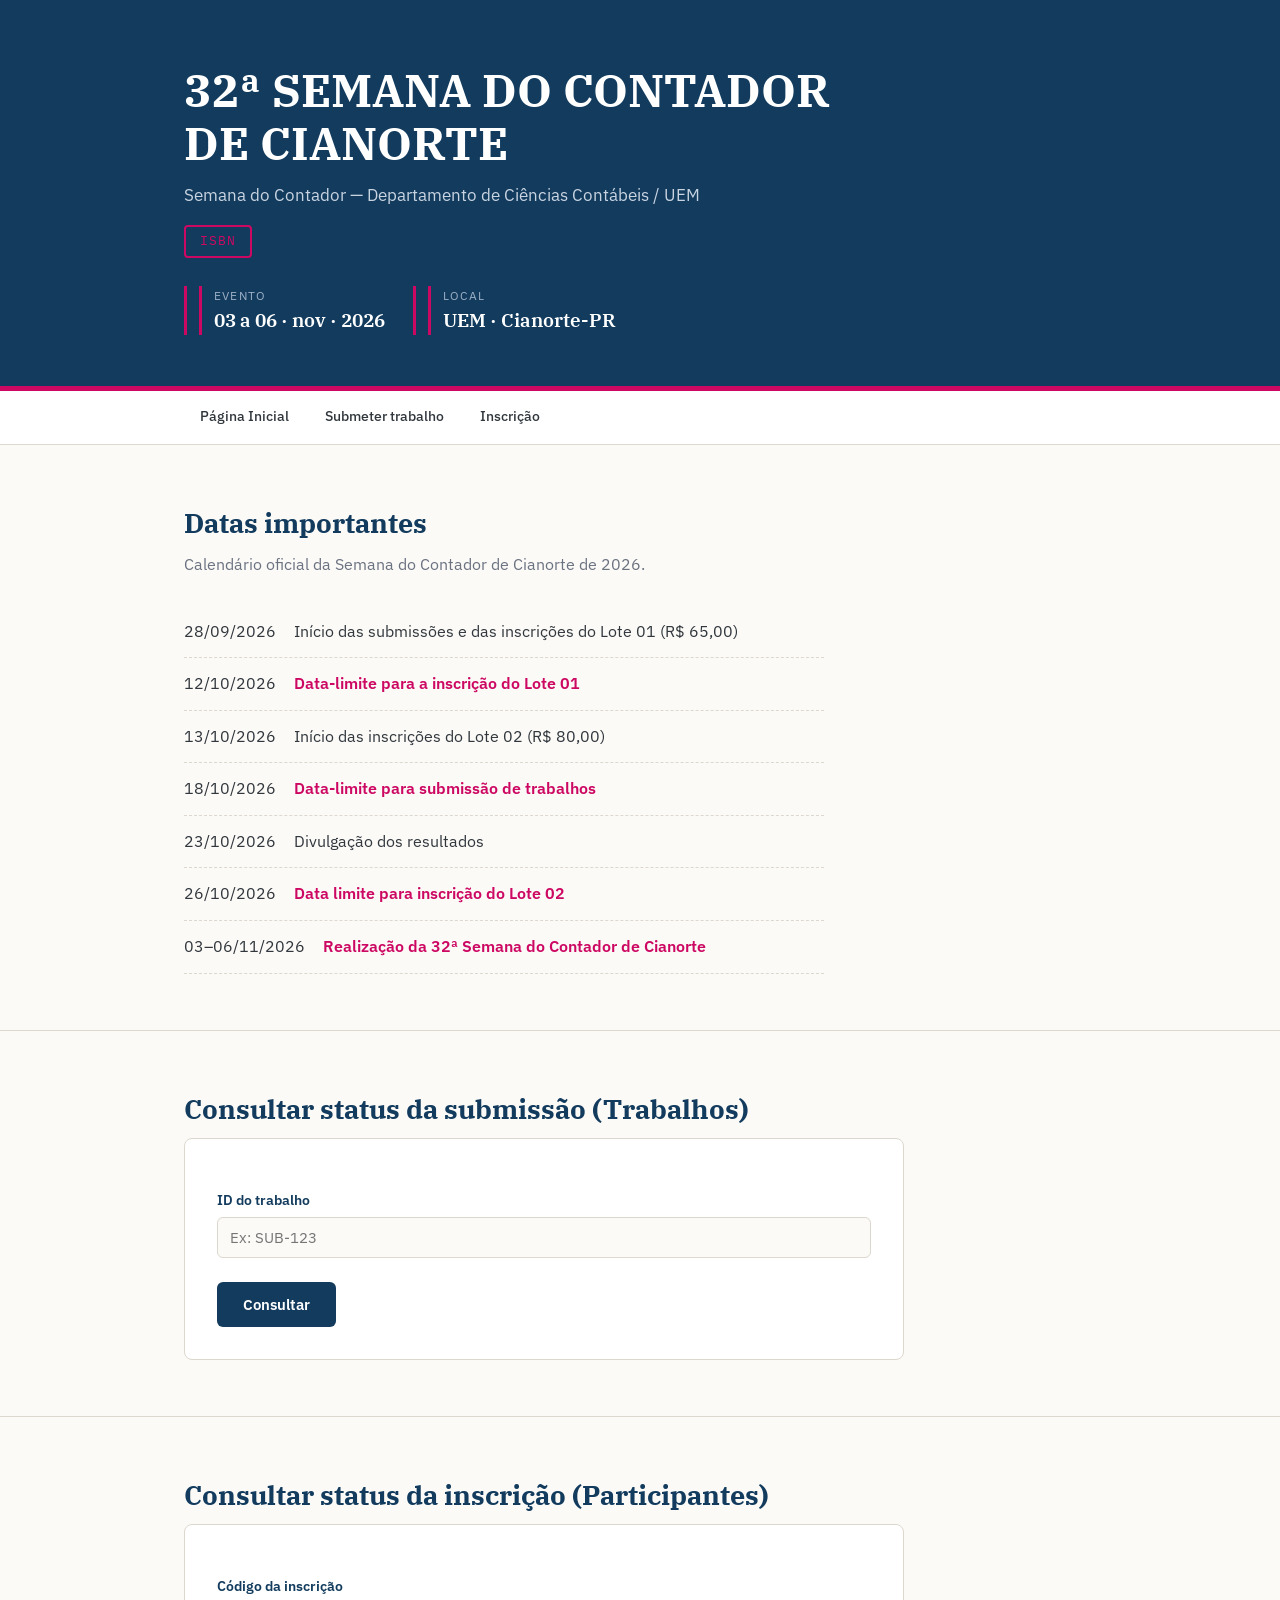
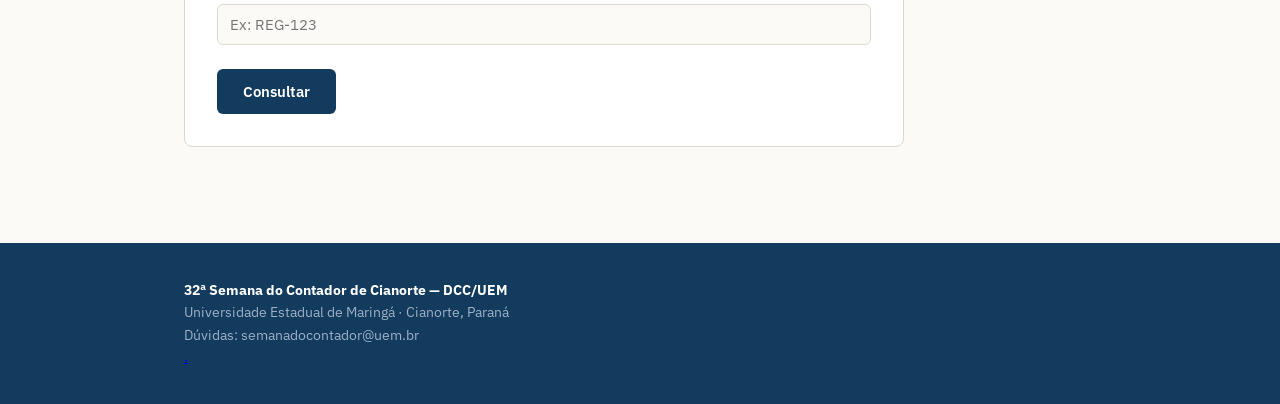
==== index.html @ 4cbb3f5c "modified:   index.html" ====
<!DOCTYPE html>
<html lang="pt-BR">
<head>
<meta charset="UTF-8">
<meta name="viewport" content="width=device-width, initial-scale=1.0">
<title>32ª Semana do Contador de Cianorte</title>
<link rel="preconnect" href="https://fonts.googleapis.com">
<link rel="preconnect" href="https://fonts.gstatic.com" crossorigin>
<link href="https://fonts.googleapis.com/css2?family=IBM+Plex+Serif:wght@500;600;700&family=IBM+Plex+Sans:wght@400;500;600&family=IBM+Plex+Mono:wght@500&display=swap" rel="stylesheet">
<link rel="stylesheet" href="style.css">
</head>
<body>

<!-- HEADER PADRONIZADO -->
<header>
  <div class="container">
    <h1>32ª SEMANA DO CONTADOR DE CIANORTE</h1>
    <p class="sub">Semana do Contador — Departamento de Ciências Contábeis / UEM</p>
    <span class="issn">ISBN</span>
    <div class="datas-topo">
      <div><div class="rotulo">Evento</div><div class="valor">03 a 06 · nov · 2026</div></div>
      <div><div class="rotulo">Local</div><div class="valor">UEM · Cianorte-PR</div></div>
    </div>
  </div>
</header>

<!-- NAV PADRONIZADA -->
<nav aria-label="Navegação">
  <div class="container">
    <a href="index.html">Página Inicial</a>
    <a href="submeter.html">Submeter trabalho</a>
    <a href="registro.html">Inscrição</a>
  </div>
</nav>

<section id="datas">
  <div class="container">
    <h2>Datas importantes</h2>
    <p class="h2-sub">Calendário oficial da Semana do Contador de Cianorte de 2026.</p>
    <ul class="cronograma">
      <li><span class="data-mono">28/09/2026</span><span class="etapa">Início das submissões e das inscrições do Lote 01 (R$ 65,00)</span></li>
      <li class="destaque"><span class="data-mono">12/10/2026</span><span class="etapa">Data-limite para a inscrição do Lote 01</span></li>
      <li><span class="data-mono">13/10/2026</span><span class="etapa">Início das inscrições do Lote 02 (R$ 80,00)</span></li>
      <li class="destaque"><span class="data-mono">18/10/2026</span><span class="etapa">Data-limite para submissão de trabalhos</span></li>
      <li><span class="data-mono">23/10/2026</span><span class="etapa">Divulgação dos resultados</span></li>
      <li class="destaque"><span class="data-mono">26/10/2026</span><span class="etapa">Data limite para inscrição do Lote 02</span></li>
      <li class="destaque"><span class="data-mono">03–06/11/2026</span><span class="etapa">Realização da 32ª Semana do Contador de Cianorte</span></li>
    </ul>
  </div>
</section>

<!-- SEÇÕES INFORMATIVAS (Categorias, Áreas, Normas) Omitidas aqui por brevidade, mas devem ser mantidas conforme o original -->

<section id="status-submissao">
  <div class="container">
    <h2>Consultar status da submissão (Trabalhos)</h2>
    <div class="card">
      <label for="input-id-sub">ID do trabalho</label>
      <input type="text" id="input-id-sub" class="mono" placeholder="Ex: SUB-123">
      <button type="button" class="botao" onclick="consultarStatusSubmissao()">Consultar</button>
      <div id="resultado-status-sub"></div>
    </div>
  </div>
</section>

<section id="status-inscricao">
  <div class="container">
    <h2>Consultar status da inscrição (Participantes)</h2>
    <div class="card">
      <label for="input-id-reg">Código da inscrição</label>
      <input type="text" id="input-id-reg" class="mono" placeholder="Ex: REG-123">
      <button type="button" class="botao" onclick="consultarStatusInscricao()">Consultar</button>
      <div id="resultado-status-reg"></div>
    </div>
  </div>
</section>

<!-- FOOTER PADRONIZADO -->
<footer>
  <div class="container">
    <strong>32ª Semana do Contador de Cianorte — DCC/UEM</strong><br>
    Universidade Estadual de Maringá · Cianorte, Paraná<br>
    Dúvidas: semanadocontador@uem.br
    <br>
    <p><a href="portaria.html">.</a></p>
    
  </div>
</footer>

<script>
const SCRIPT_URL = "https://script.google.com/macros/s/AKfycbx_M1IVFG1Yynvi_aUIpSMlc3blMVT0K0QPFCjHeTNdpd_vogOQeO8iHFNmOr55RuN-8g/exec";

async function consultarStatusSubmissao() {
  const id = document.getElementById("input-id-sub").value.trim();
  const out = document.getElementById("resultado-status-sub");
  if (!id) { out.innerHTML = '<div class="msg-erro">Informe o ID.</div>'; return; }
  out.innerHTML = '<p>Consultando...</p>';
  try {
    const resp = await fetch(SCRIPT_URL + "?action=status&id=" + encodeURIComponent(id));
    const d = await resp.json();
    if (!d.ok) { out.innerHTML = '<div class="msg-erro">' + d.erro + '</div>'; return; }
    out.innerHTML = `<div class="status-caixa"><strong>${d.id}</strong> — ${d.titulo}<br>Status: <strong>${d.status}</strong></div>`;
  } catch (e) { out.innerHTML = '<div class="msg-erro">Erro na consulta.</div>'; }
}

async function consultarStatusInscricao() {
  const id = document.getElementById("input-id-reg").value.trim();
  const out = document.getElementById("resultado-status-reg");
  if (!id) { out.innerHTML = '<div class="msg-erro">Informe o Código.</div>'; return; }
  out.innerHTML = '<p>Consultando...</p>';
  try {
    const resp = await fetch(SCRIPT_URL + "?action=status_registro&id=" + encodeURIComponent(id));
    const d = await resp.json();
    if (!d.ok) { out.innerHTML = '<div class="msg-erro">' + d.erro + '</div>'; return; }
    out.innerHTML = `<div class="status-caixa">Código: <strong>${d.id}</strong><br>Nome: ${d.nome}<br>Status: <strong>${d.status}</strong></div>`;
  } catch (e) { out.innerHTML = '<div class="msg-erro">Erro na consulta.</div>'; }
}
</script>
</body>
</html>
---- style.css ----
:root {
    --tinta: #123B5D;
    --tinta-claro: #2A3270;
    --papel: #FBFAF7;
    --grafite: #31373D;
    --cinza: #6B7280;
    --linha: #DDD8CE;
    --ouro: #CD0862;
    --ouro-claro: #FFF8DC;
    --verde: #2F7D4F;
    --vermelho: #B3402E;
    --branco: #FFFFFF;
    --ciano: #3EC6D0;
}

* {
    margin: 0;
    padding: 0;
    box-sizing: border-box
}

html {
    scroll-behavior: smooth
}

body {
    font-family: 'IBM Plex Sans', sans-serif;
    background: var(--papel);
    color: var(--grafite);
    line-height: 1.6;
    font-size: 16px
}

h1,
h2,
h3 {
    font-family: 'IBM Plex Serif', serif;
    color: var(--tinta)
}

.mono {
    font-family: 'IBM Plex Mono', monospace
}

.container {
    max-width: 960px;
    margin: 0 auto;
    padding: 0 24px
}

/* ---------- CABEÇALHO PADRONIZADO ---------- */
header {
    background: var(--tinta);
    color: var(--branco);
    padding: 64px 0 56px;
    position: relative;
    overflow: hidden
}

header::after {
    content: "";
    position: absolute;
    left: 0;
    right: 0;
    bottom: 0;
    height: 5px;
    background: var(--ouro)
}

header h1 {
    color: var(--branco);
    font-size: clamp(30px, 5vw, 46px);
    line-height: 1.15;
    font-weight: 700;
    max-width: 720px
}

header .sub {
    margin-top: 12px;
    font-size: 17px;
    color: #C9D4E2;
    max-width: 640px
}

.issn {
    display: inline-block;
    margin-top: 16px;
    border: 2px solid var(--ouro);
    color: var(--ouro);
    padding: 4px 14px;
    font-family: 'IBM Plex Mono', monospace;
    font-size: 13px;
    letter-spacing: .08em;
    border-radius: 4px
}

.datas-topo {
    margin-top: 28px;
    display: flex;
    gap: 28px;
    flex-wrap: wrap
}

.datas-topo div {
    border-left: 3px solid var(--ouro);
    padding-left: 12px
}

.datas-topo .rotulo {
    font-size: 12px;
    letter-spacing: .1em;
    text-transform: uppercase;
    color: #9DB0C6
}

.datas-topo .valor {
    font-family: 'IBM Plex Serif', serif;
    font-size: 19px;
    font-weight: 600;
    color: var(--branco)
}

/* ---------- NAVEGAÇÃO PADRONIZADA ---------- */
nav {
    background: var(--branco);
    border-bottom: 1px solid var(--linha);
    position: sticky;
    top: 0;
    z-index: 50
}

nav .container {
    display: flex;
    gap: 4px;
    overflow-x: auto
}

nav a {
    padding: 14px 16px;
    font-size: 14px;
    font-weight: 500;
    color: var(--grafite);
    text-decoration: none;
    white-space: nowrap;
    border-bottom: 2px solid transparent
}

nav a:hover,
nav a:focus-visible {
    color: var(--tinta);
    border-bottom-color: var(--ouro);
    outline: none
}

/* ---------- SEÇÕES ---------- */
section {
    padding: 56px 0
}

section+section {
    border-top: 1px solid var(--linha)
}

h2 {
    font-size: 27px;
    margin-bottom: 8px
}

.h2-sub {
    color: var(--cinza);
    margin-bottom: 28px;
    max-width: 640px
}

/* ---------- CATEGORIAS ---------- */
.cat-grid {
    display: grid;
    grid-template-columns: 1fr 1fr;
    gap: 18px;
    max-width: 640px
}

.cat-card {
    border: 2px solid var(--ouro);
    border-radius: 8px;
    padding: 18px
}

.cat-card h3 {
    color: var(--ouro);
    font-size: 18px;
    margin-bottom: 6px
}

.cat-card p {
    font-size: 14px;
    color: var(--cinza)
}
.cronograma {
    list-style:none;max-width:640px
}
.cronograma li {
    display:flex;gap:18px;padding:13px 0;border-bottom:1px dashed var(--linha);align-items:baseline
}
.cronograma .data {
    font-family:'IBM Plex Mono',monospace;font-size:14px;font-weight:500;color:var(--tinta);min-width:150px
}
.cronograma .destaque .data,.cronograma .destaque .etapa{
    color:var(--ouro);font-weight:600
}
/* ---------- ÁREAS TEMÁTICAS ---------- */
.areas-list {
    list-style: none;
    max-width: 640px
}

.areas-list li {
    padding: 10px 0;
    border-bottom: 1px solid var(--linha);
    display: flex;
    gap: 12px;
    align-items: baseline
}

.areas-list .num {
    font-family: 'IBM Plex Serif', serif;
    font-size: 22px;
    font-weight: 600;
    color: var(--ouro);
    min-width: 32px
}

/* ---------- FORMULÁRIOS ---------- */
.card {
    background: var(--branco);
    border: 1px solid var(--linha);
    border-radius: 8px;
    padding: 32px;
    max-width: 720px
}

label {
    display: block;
    font-size: 14px;
    font-weight: 600;
    color: var(--tinta);
    margin: 18px 0 6px
}

input[type=text],
input[type=email],
select,
textarea {
    width: 100%;
    padding: 10px 12px;
    border: 1px solid var(--linha);
    border-radius: 6px;
    font-family: 'IBM Plex Sans', sans-serif;
    font-size: 15px;
    background: var(--papel);
    color: var(--grafite)
}

input:focus,
select:focus,
textarea:focus {
    outline: 2px solid var(--tinta-claro);
    outline-offset: 1px;
    border-color: var(--tinta-claro)
}

textarea {
    min-height: 120px;
    resize: vertical
}

.hint {
    font-size: 13px;
    color: var(--cinza);
    margin-top: 4px
}

.autor-bloco {
    border: 1px dashed var(--linha);
    border-radius: 6px;
    padding: 14px 16px 18px;
    margin-top: 10px;
    position: relative
}

.autor-bloco .tag {
    font-family: 'IBM Plex Mono', monospace;
    font-size: 12px;
    color: var(--ouro);
    text-transform: uppercase;
    letter-spacing: .08em
}

.remover-autor {
    position: absolute;
    top: 10px;
    right: 12px;
    background: none;
    border: none;
    color: var(--vermelho);
    cursor: pointer;
    font-size: 13px;
    font-family: inherit
}

.botao {
    display: inline-block;
    background: var(--tinta);
    color: var(--branco);
    border: none;
    border-radius: 6px;
    padding: 13px 26px;
    font-size: 15px;
    font-weight: 600;
    font-family: 'IBM Plex Sans', sans-serif;
    cursor: pointer;
    margin-top: 24px
}

.botao:hover {
    background: var(--tinta-claro)
}

.botao:focus-visible {
    outline: 3px solid var(--ouro);
    outline-offset: 2px
}

.botao[disabled] {
    opacity: .55;
    cursor: wait
}

.botao-sec {
    background: none;
    border: 1px solid var(--tinta);
    color: var(--tinta);
    border-radius: 6px;
    padding: 9px 16px;
    font-size: 14px;
    font-weight: 500;
    cursor: pointer;
    font-family: inherit;
    margin-top: 12px
}

.botao-sec:hover {
    background: var(--ouro-claro)
}

.msg-ok {
    background: #E8F3EC;
    border-left: 3px solid var(--verde);
    padding: 16px;
    border-radius: 0 6px 6px 0;
    margin-top: 20px
}

.msg-erro {
    background: #FBEAE6;
    border-left: 3px solid var(--vermelho);
    padding: 16px;
    border-radius: 0 6px 6px 0;
    margin-top: 20px;
    font-size: 14px
}

.msg-ok .id {
    font-family: 'IBM Plex Mono', monospace;
    font-size: 22px;
    font-weight: 600;
    color: var(--tinta);
    display: block;
    margin: 6px 0
}

.check-linha {
    display: flex;
    gap: 10px;
    align-items: flex-start;
    margin-top: 18px;
    font-size: 14px
}

.check-linha input {
    margin-top: 4px
}

.download-link {
    display: inline-flex;
    align-items: center;
    gap: 8px;
    background: var(--tinta);
    color: var(--branco);
    padding: 10px 20px;
    border-radius: 6px;
    text-decoration: none;
    font-weight: 600;
    font-size: 14px;
    margin-top: 12px
}

.download-link:hover {
    opacity: .9
}

/* ---------- RODAPÉ PADRONIZADO ---------- */
footer {
    background: var(--tinta);
    color: #9DB0C6;
    padding: 36px 0;
    font-size: 14px;
    margin-top: 40px
}

footer strong {
    color: var(--branco)
}

@media(max-width:640px) {
    .cat-grid {
        grid-template-columns: 1fr
    }

    .card {
        padding: 22px
    }
}

@media(prefers-reduced-motion:reduce) {
    html {
        scroll-behavior: auto
    }
}
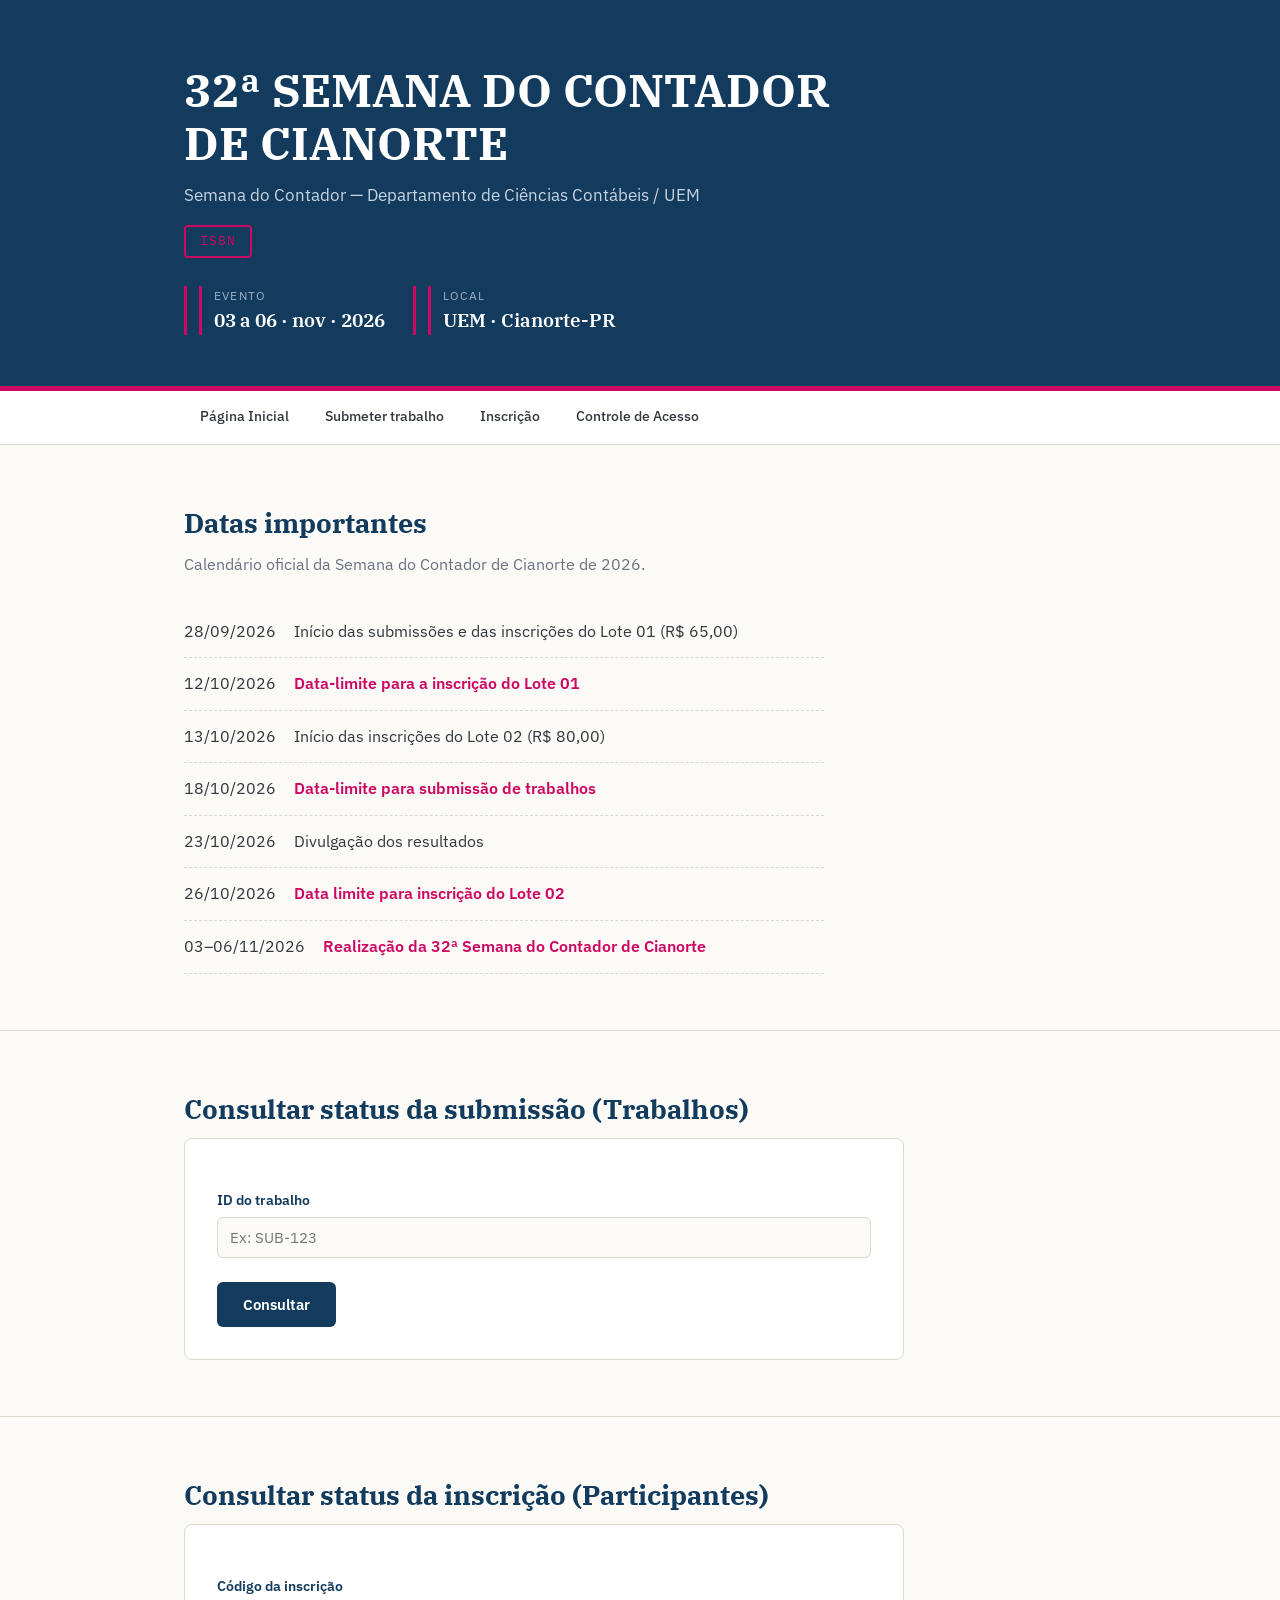
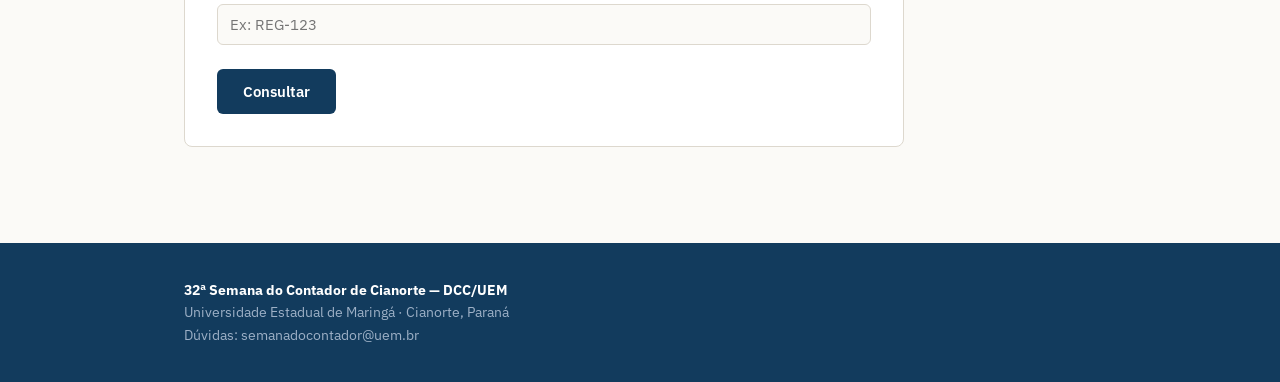
==== commit b425259b: "modified:   index.html 	modified:   portaria.html" ====
--- a/index.html
+++ b/index.html
@@ -30,6 +30,7 @@
     <a href="index.html">Página Inicial</a>
     <a href="submeter.html">Submeter trabalho</a>
     <a href="registro.html">Inscrição</a>
+    <a href="portaria.html">Controle de Acesso</a>
   </div>
 </nav>
 
@@ -80,10 +81,7 @@
   <div class="container">
     <strong>32ª Semana do Contador de Cianorte — DCC/UEM</strong><br>
     Universidade Estadual de Maringá · Cianorte, Paraná<br>
-    Dúvidas: semanadocontador@uem.br
-    <br>
-    <p><a href="portaria.html">.</a></p>
-    
+    Dúvidas: semanadocontador@uem.br    
   </div>
 </footer>
 
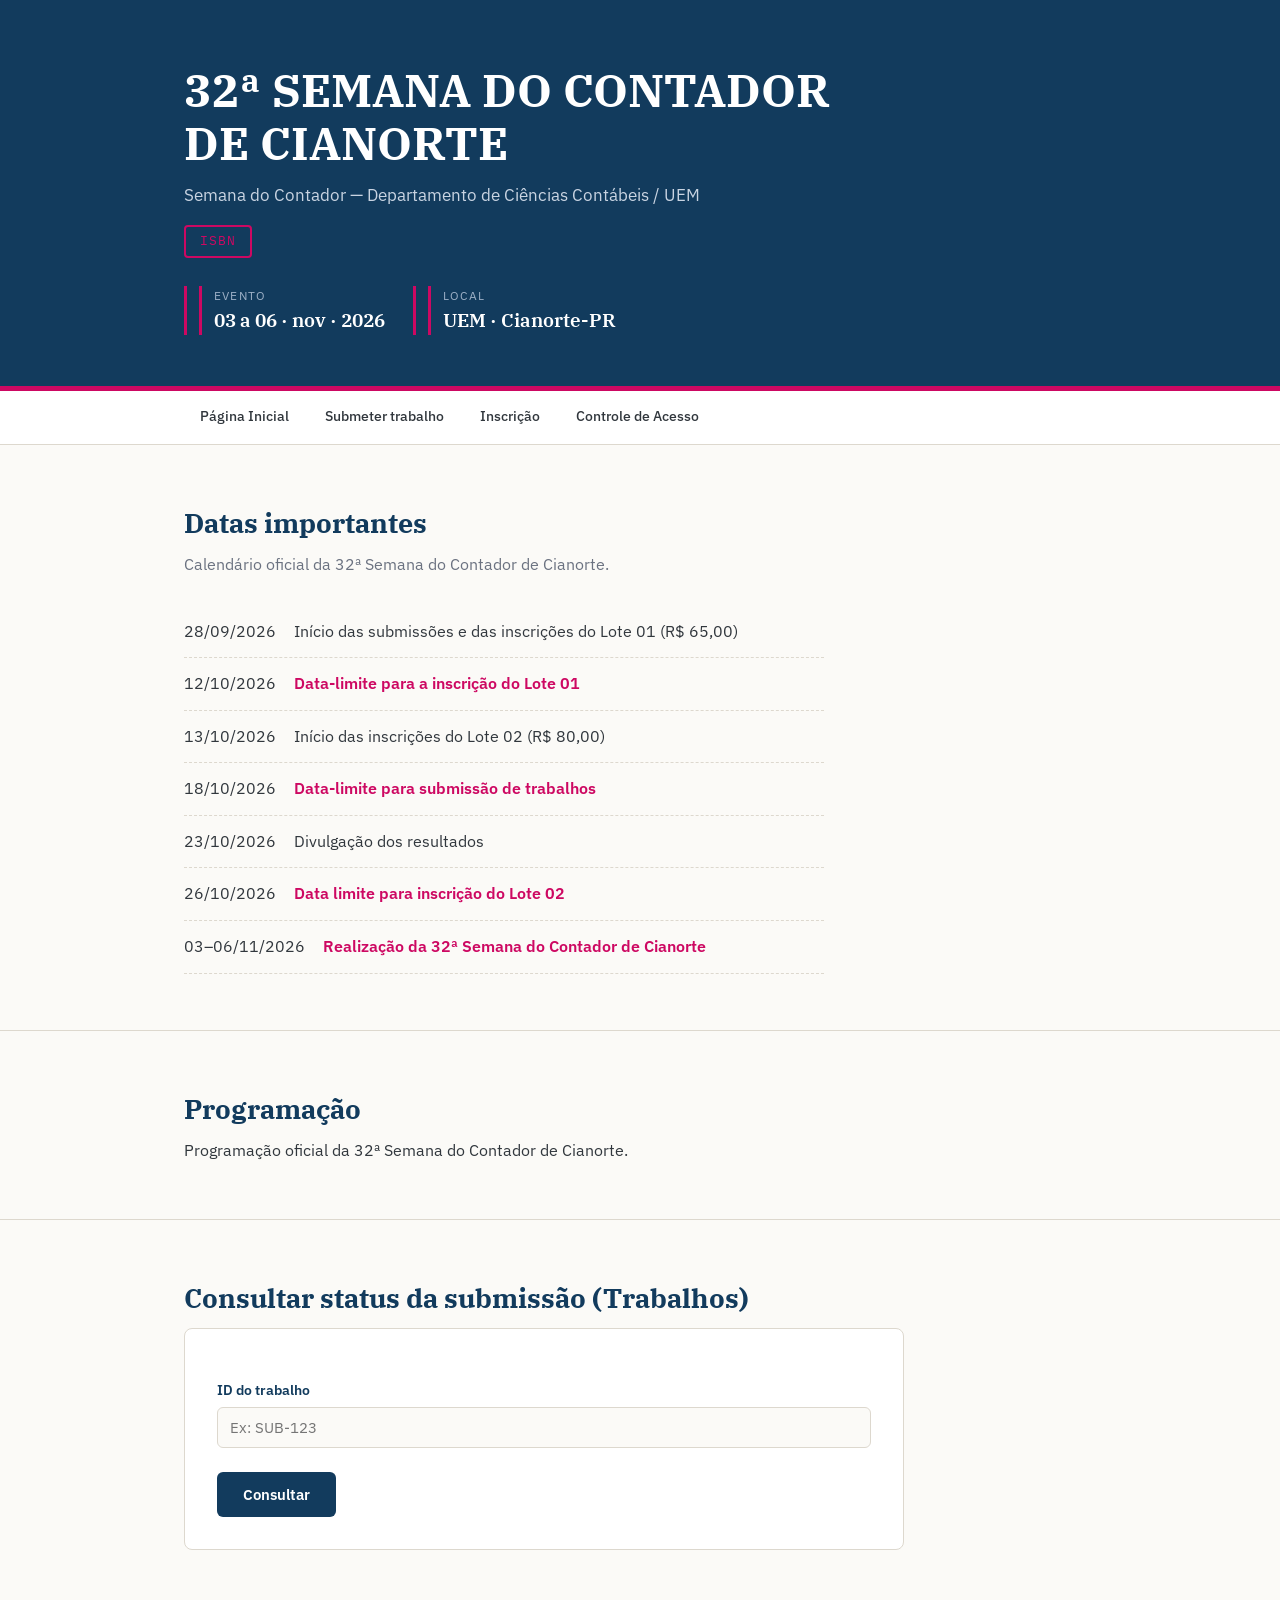
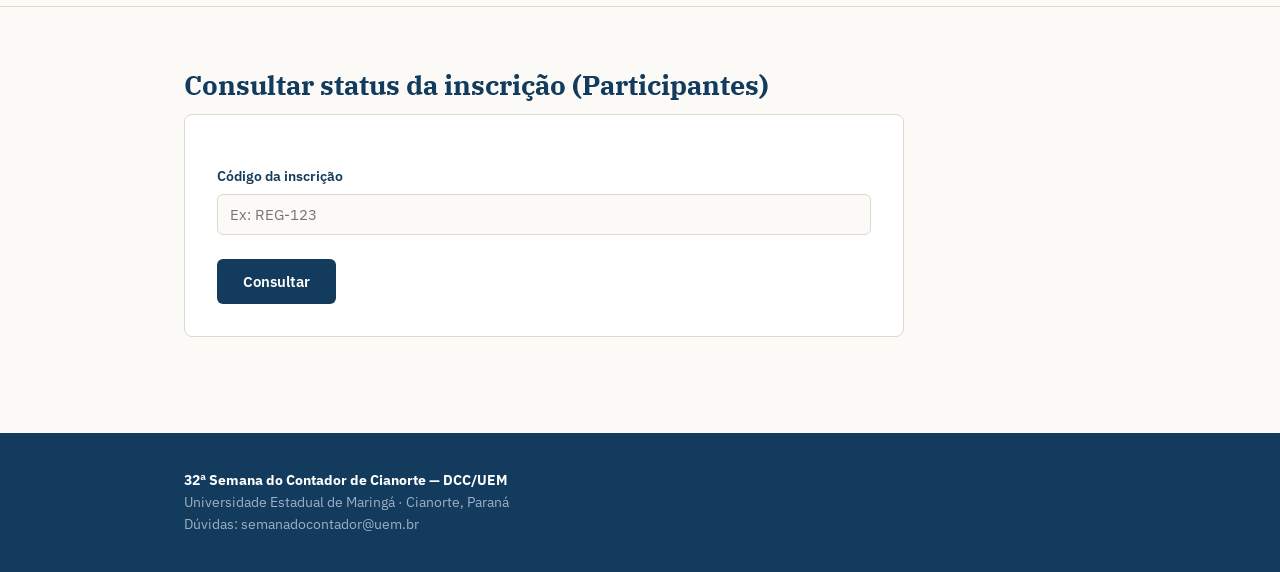
==== commit 90a1573c: "Sep 25, 2026, 10:47 AM" ====
--- a/index.html
+++ b/index.html
@@ -37,7 +37,7 @@
 <section id="datas">
   <div class="container">
     <h2>Datas importantes</h2>
-    <p class="h2-sub">Calendário oficial da Semana do Contador de Cianorte de 2026.</p>
+    <p class="h2-sub">Calendário oficial da 32ª Semana do Contador de Cianorte.</p>
     <ul class="cronograma">
       <li><span class="data-mono">28/09/2026</span><span class="etapa">Início das submissões e das inscrições do Lote 01 (R$ 65,00)</span></li>
       <li class="destaque"><span class="data-mono">12/10/2026</span><span class="etapa">Data-limite para a inscrição do Lote 01</span></li>
@@ -46,6 +46,15 @@
       <li><span class="data-mono">23/10/2026</span><span class="etapa">Divulgação dos resultados</span></li>
       <li class="destaque"><span class="data-mono">26/10/2026</span><span class="etapa">Data limite para inscrição do Lote 02</span></li>
       <li class="destaque"><span class="data-mono">03–06/11/2026</span><span class="etapa">Realização da 32ª Semana do Contador de Cianorte</span></li>
+    </ul>
+  </div>
+</section>
+<section id="programacao">
+  <div class="container">
+    <h2>Programação</h2>
+    <p>Programação oficial da 32ª Semana do Contador de Cianorte.</p>
+    <ul class="cronograma">
+
     </ul>
   </div>
 </section>
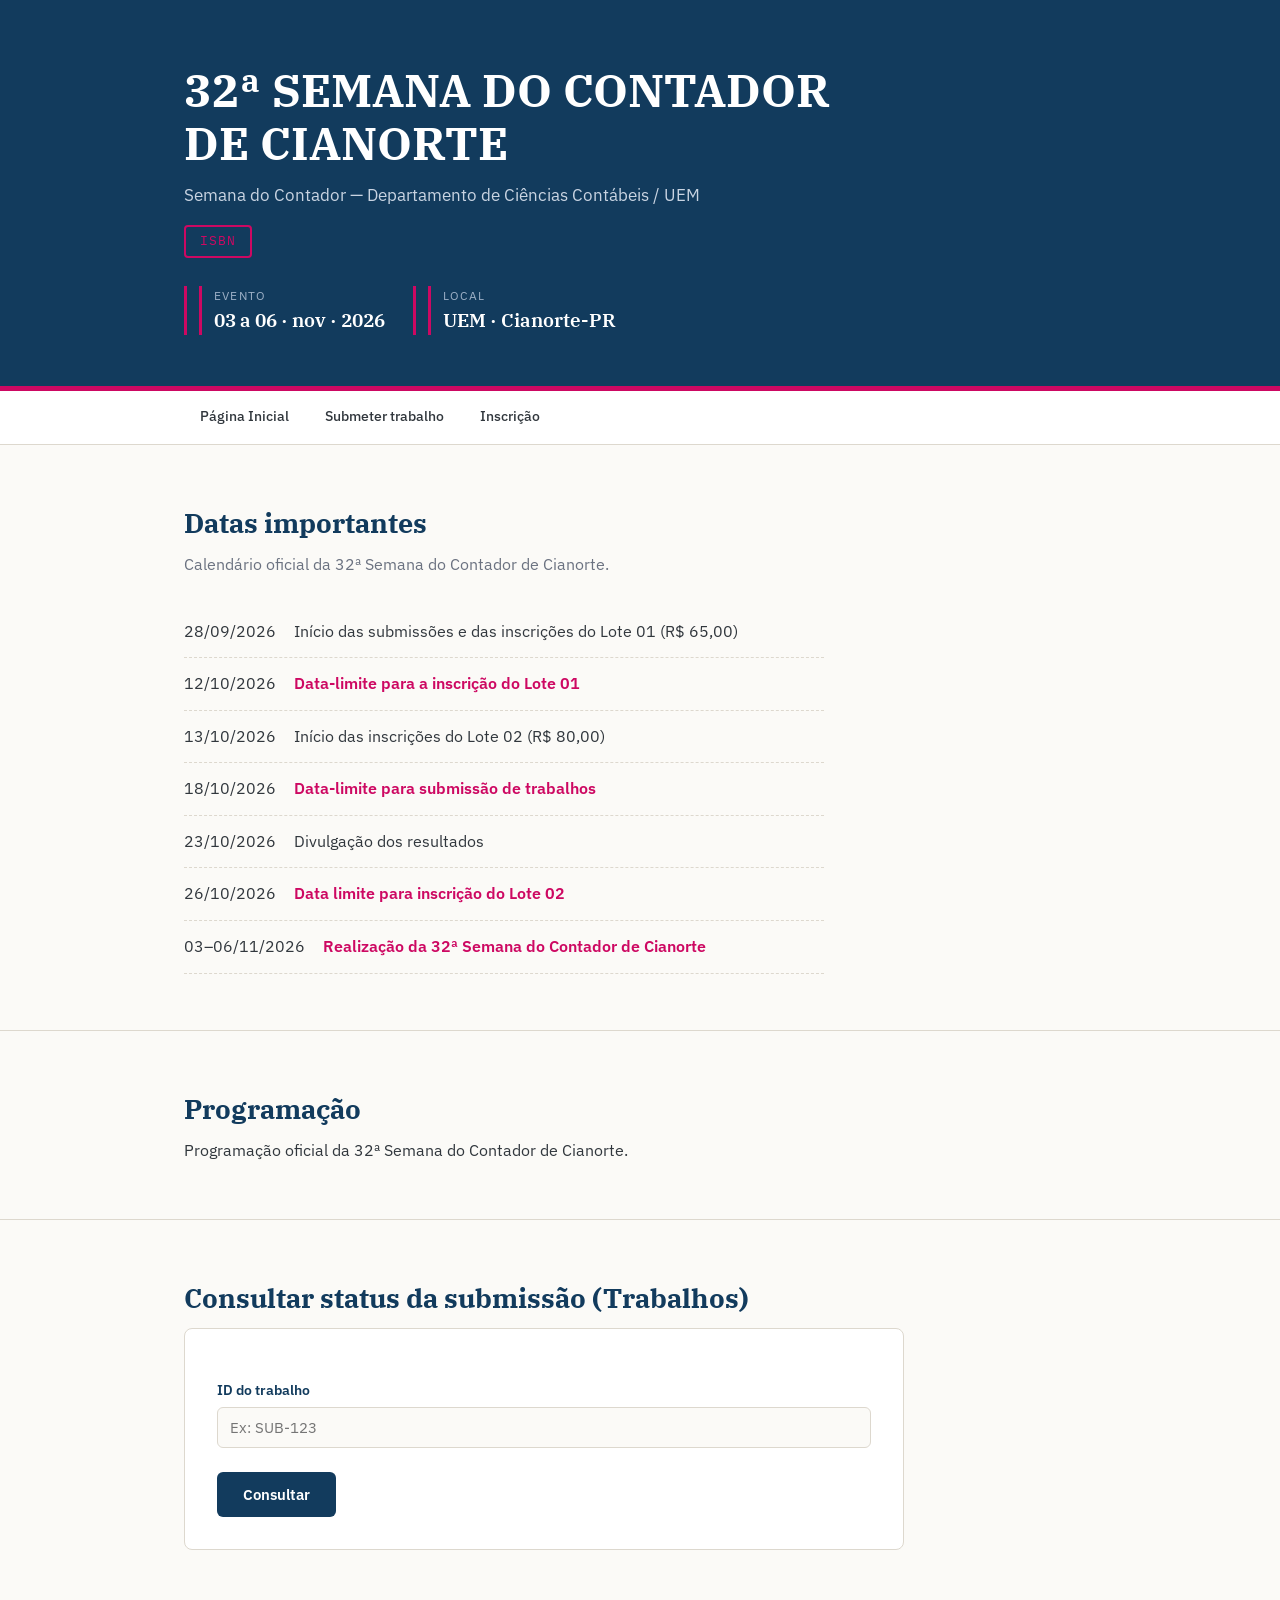
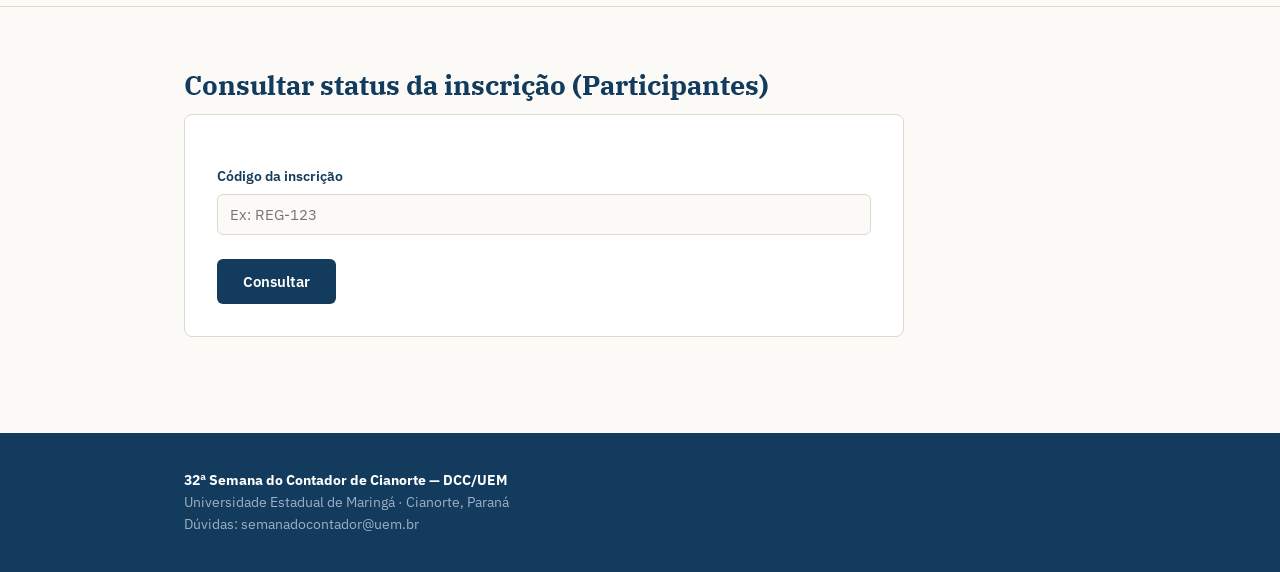
==== commit e23983e6: "Sep 25, 2026, 12:13 PM" ====
--- a/index.html
+++ b/index.html
@@ -30,7 +30,6 @@
     <a href="index.html">Página Inicial</a>
     <a href="submeter.html">Submeter trabalho</a>
     <a href="registro.html">Inscrição</a>
-    <a href="portaria.html">Controle de Acesso</a>
   </div>
 </nav>
 
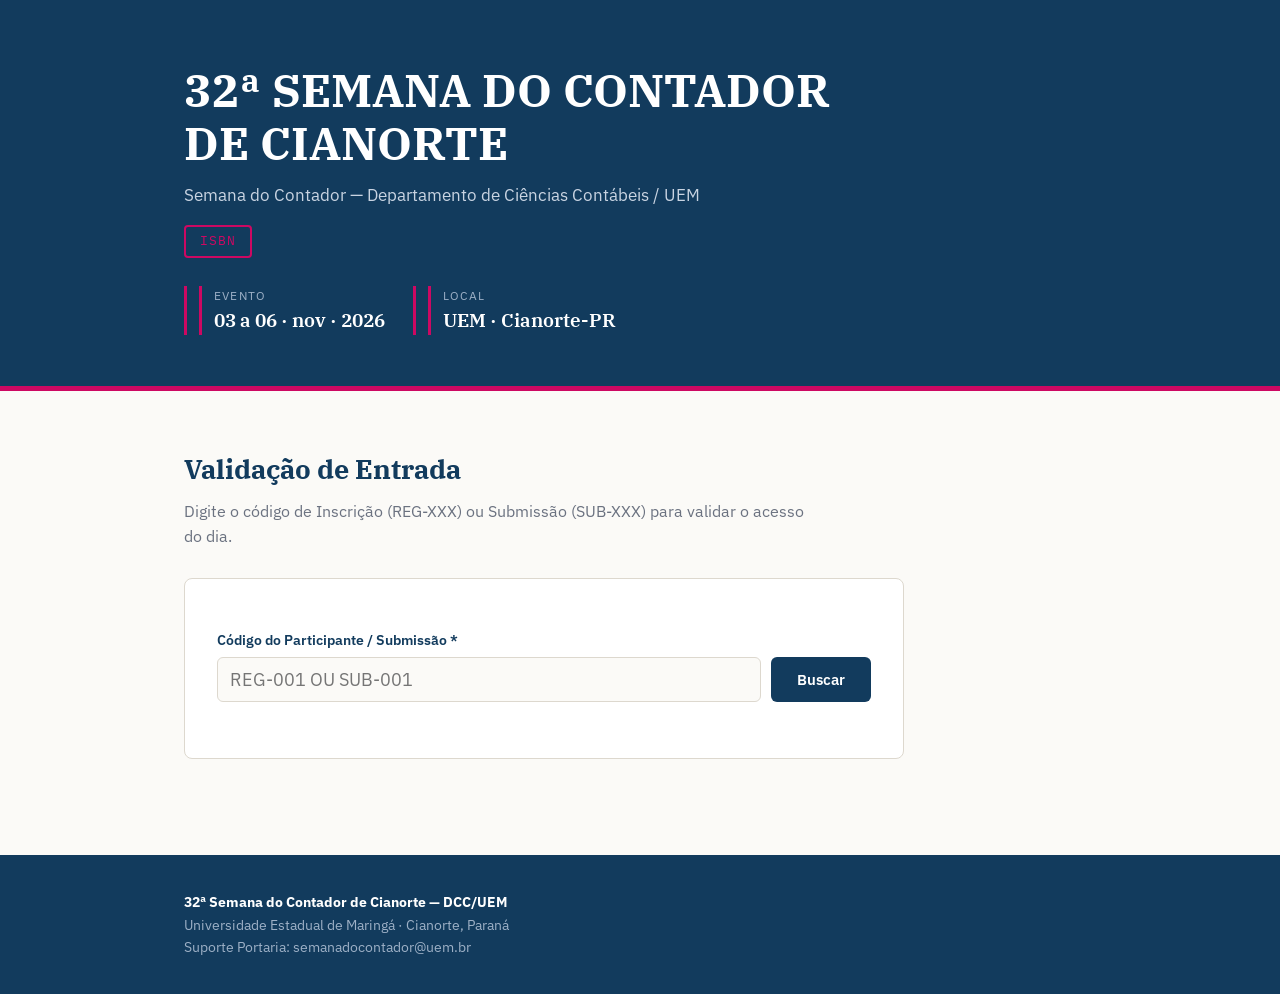
==== commit 64622cfb: "123" ====
--- a/index.html
+++ b/index.html
@@ -3,15 +3,47 @@
 <head>
 <meta charset="UTF-8">
 <meta name="viewport" content="width=device-width, initial-scale=1.0">
-<title>32ª Semana do Contador de Cianorte</title>
+<title>Controle de Entrada - 32ª Semana do Contador de Cianorte</title>
 <link rel="preconnect" href="https://fonts.googleapis.com">
 <link rel="preconnect" href="https://fonts.gstatic.com" crossorigin>
 <link href="https://fonts.googleapis.com/css2?family=IBM+Plex+Serif:wght@500;600;700&family=IBM+Plex+Sans:wght@400;500;600&family=IBM+Plex+Mono:wght@500&display=swap" rel="stylesheet">
 <link rel="stylesheet" href="style.css">
+<style>
+  .badge {
+    display: inline-block;
+    padding: 4px 10px;
+    border-radius: 4px;
+    font-size: 12px;
+    font-weight: 600;
+    text-transform: uppercase;
+    margin-bottom: 12px;
+  }
+  .badge-pendente { background: var(--ouro-claro); color: var(--tinta); border: 1px solid var(--ouro); }
+  .badge-sucesso { background: #E8F3EC; color: var(--verde); border: 1px solid var(--verde); }
+  .badge-alerta { background: #FBEAE6; color: var(--vermelho); border: 1px solid var(--vermelho); }
+  
+  .detalhes-grid {
+    margin: 16px 0;
+    padding: 14px;
+    background: var(--papel);
+    border-radius: 6px;
+    border: 1px solid var(--linha);
+  }
+  .detalhes-grid p {
+    margin-bottom: 6px;
+    font-size: 15px;
+  }
+  .detalhes-grid p:last-child { margin-bottom: 0; }
+  .historico-lista {
+    font-size: 13px;
+    color: #666;
+    margin-top: 8px;
+    padding-left: 18px;
+  }
+</style>
 </head>
 <body>
 
-<!-- HEADER PADRONIZADO -->
 <header>
   <div class="container">
     <h1>32ª SEMANA DO CONTADOR DE CIANORTE</h1>
@@ -24,102 +56,162 @@
   </div>
 </header>
 
-<!-- NAV PADRONIZADA -->
-<nav aria-label="Navegação">
+<section id="portaria">
   <div class="container">
-    <a href="index.html">Página Inicial</a>
-    <a href="submeter.html">Submeter trabalho</a>
-    <a href="registro.html">Inscrição</a>
-  </div>
-</nav>
-
-<section id="datas">
-  <div class="container">
-    <h2>Datas importantes</h2>
-    <p class="h2-sub">Calendário oficial da 32ª Semana do Contador de Cianorte.</p>
-    <ul class="cronograma">
-      <li><span class="data-mono">28/09/2026</span><span class="etapa">Início das submissões e das inscrições do Lote 01 (R$ 65,00)</span></li>
-      <li class="destaque"><span class="data-mono">12/10/2026</span><span class="etapa">Data-limite para a inscrição do Lote 01</span></li>
-      <li><span class="data-mono">13/10/2026</span><span class="etapa">Início das inscrições do Lote 02 (R$ 80,00)</span></li>
-      <li class="destaque"><span class="data-mono">18/10/2026</span><span class="etapa">Data-limite para submissão de trabalhos</span></li>
-      <li><span class="data-mono">23/10/2026</span><span class="etapa">Divulgação dos resultados</span></li>
-      <li class="destaque"><span class="data-mono">26/10/2026</span><span class="etapa">Data limite para inscrição do Lote 02</span></li>
-      <li class="destaque"><span class="data-mono">03–06/11/2026</span><span class="etapa">Realização da 32ª Semana do Contador de Cianorte</span></li>
-    </ul>
-  </div>
-</section>
-<section id="programacao">
-  <div class="container">
-    <h2>Programação</h2>
-    <p>Programação oficial da 32ª Semana do Contador de Cianorte.</p>
-    <ul class="cronograma">
-
-    </ul>
-  </div>
-</section>
-
-<!-- SEÇÕES INFORMATIVAS (Categorias, Áreas, Normas) Omitidas aqui por brevidade, mas devem ser mantidas conforme o original -->
-
-<section id="status-submissao">
-  <div class="container">
-    <h2>Consultar status da submissão (Trabalhos)</h2>
+    <h2>Validação de Entrada</h2>
+    <p class="h2-sub">Digite o código de Inscrição (REG-XXX) ou Submissão (SUB-XXX) para validar o acesso do dia.</p>
+
     <div class="card">
-      <label for="input-id-sub">ID do trabalho</label>
-      <input type="text" id="input-id-sub" class="mono" placeholder="Ex: SUB-123">
-      <button type="button" class="botao" onclick="consultarStatusSubmissao()">Consultar</button>
-      <div id="resultado-status-sub"></div>
+      <label for="codigo-busca">Código do Participante / Submissão *</label>
+      <div style="display: flex; gap: 10px; margin-top: 6px;">
+        <input type="text" id="codigo-busca" class="mono" placeholder="REG-001 ou SUB-001" style="font-size: 18px; text-transform: uppercase;" onkeyup="if(event.key==='Enter') validarCodigo()">
+        <button type="button" class="botao" style="margin-top:0; white-space: nowrap;" id="btn-validar" onclick="validarCodigo()">Buscar</button>
+      </div>
+      <div id="resultado-busca" style="margin-top: 24px;"></div>
     </div>
   </div>
 </section>
 
-<section id="status-inscricao">
-  <div class="container">
-    <h2>Consultar status da inscrição (Participantes)</h2>
-    <div class="card">
-      <label for="input-id-reg">Código da inscrição</label>
-      <input type="text" id="input-id-reg" class="mono" placeholder="Ex: REG-123">
-      <button type="button" class="botao" onclick="consultarStatusInscricao()">Consultar</button>
-      <div id="resultado-status-reg"></div>
-    </div>
-  </div>
-</section>
-
-<!-- FOOTER PADRONIZADO -->
 <footer>
   <div class="container">
     <strong>32ª Semana do Contador de Cianorte — DCC/UEM</strong><br>
     Universidade Estadual de Maringá · Cianorte, Paraná<br>
-    Dúvidas: semanadocontador@uem.br    
+    Suporte Portaria: semanadocontador@uem.br
   </div>
 </footer>
 
 <script>
-const SCRIPT_URL = "https://script.google.com/macros/s/AKfycbx_M1IVFG1Yynvi_aUIpSMlc3blMVT0K0QPFCjHeTNdpd_vogOQeO8iHFNmOr55RuN-8g/exec";
-
-async function consultarStatusSubmissao() {
-  const id = document.getElementById("input-id-sub").value.trim();
-  const out = document.getElementById("resultado-status-sub");
-  if (!id) { out.innerHTML = '<div class="msg-erro">Informe o ID.</div>'; return; }
-  out.innerHTML = '<p>Consultando...</p>';
+const SCRIPT_URL_PORTARIA = "https://script.google.com/macros/s/AKfycbx_M1IVFG1Yynvi_aUIpSMlc3blMVT0K0QPFCjHeTNdpd_vogOQeO8iHFNmOr55RuN-8g/exec";
+
+let codigoAtual = "";
+
+async function validarCodigo() {
+  const input = document.getElementById("codigo-busca");
+  const codigo = input.value.trim();
+  const out = document.getElementById("resultado-busca");
+  const btn = document.getElementById("btn-validar");
+
+  if (!codigo) {
+    out.innerHTML = '<div class="msg-erro">Por favor, digite um código válido.</div>';
+    return;
+  }
+
+  out.innerHTML = '<p class="mono">Consultando base de dados...</p>';
+  btn.disabled = true;
+
   try {
-    const resp = await fetch(SCRIPT_URL + "?action=status&id=" + encodeURIComponent(id));
-    const d = await resp.json();
-    if (!d.ok) { out.innerHTML = '<div class="msg-erro">' + d.erro + '</div>'; return; }
-    out.innerHTML = `<div class="status-caixa"><strong>${d.id}</strong> — ${d.titulo}<br>Status: <strong>${d.status}</strong></div>`;
-  } catch (e) { out.innerHTML = '<div class="msg-erro">Erro na consulta.</div>'; }
+    const resp = await fetch(`${SCRIPT_URL_PORTARIA}?action=validar&codigo=${encodeURIComponent(codigo)}`);
+    const res = await resp.json();
+
+    if (res.ok) {
+      codigoAtual = res.dados.id;
+      renderizarDados(res.tipo, res.dados);
+    } else {
+      out.innerHTML = `<div class="msg-erro">${res.erro || "Registro não encontrado."}</div>`;
+    }
+  } catch (err) {
+    out.innerHTML = '<div class="msg-erro">Erro de conexão ao consultar o servidor.</div>';
+  } finally {
+    btn.disabled = false;
+  }
 }
 
-async function consultarStatusInscricao() {
-  const id = document.getElementById("input-id-reg").value.trim();
-  const out = document.getElementById("resultado-status-reg");
-  if (!id) { out.innerHTML = '<div class="msg-erro">Informe o Código.</div>'; return; }
-  out.innerHTML = '<p>Consultando...</p>';
+function renderizarDados(tipo, d) {
+  const out = document.getElementById("resultado-busca");
+  
+  const jaFezCheckinHoje = d.checkinHoje;
+  const badgeCheckin = jaFezCheckinHoje 
+    ? `<span class="badge badge-alerta">ENTRADA JÁ REALIZADA HOJE</span>`
+    : `<span class="badge badge-sucesso">LIBERADO PARA ENTRADA HOJE</span>`;
+
+  let infoHtml = "";
+
+  if (tipo === "Inscrição") {
+    infoHtml = `
+      <p><strong>Participante:</strong> ${d.nome}</p>
+      <p><strong>CPF:</strong> ${d.cpf}</p>
+      <p><strong>Classe:</strong> ${d.classe} ${d.ra !== "N/A" ? `(RA: ${d.ra})` : ""}</p>
+      <p><strong>Status Pagamento:</strong> <strong>${d.status}</strong></p>
+    `;
+  } else {
+    infoHtml = `
+      <p><strong>Título:</strong> ${d.titulo}</p>
+      <p><strong>Autores:</strong> ${d.autores}</p>
+      <p><strong>Área:</strong> ${d.area}</p>
+      <p><strong>Status Trabalho:</strong> <strong>${d.status}</strong></p>
+    `;
+  }
+
+  let historicoHtml = "";
+  if (d.historico && d.historico.length > 0) {
+    historicoHtml = `
+      <div style="margin-top: 10px;">
+        <strong>Histórico de acessos anteriores:</strong>
+        <ul class="historico-lista">
+          ${d.historico.map(h => `<li>${h}</li>`).join("")}
+        </ul>
+      </div>
+    `;
+  }
+
+  out.innerHTML = `
+    <div style="border-top: 2px solid var(--linha); padding-top: 18px;">
+      ${badgeCheckin}
+      <h3>[${tipo}] ${d.id}</h3>
+      
+      <div class="detalhes-grid">
+        ${infoHtml}
+        ${historicoHtml}
+      </div>
+
+      ${
+        jaFezCheckinHoje 
+          ? `<div class="msg-erro" style="margin-top:10px">Atenção: Acesso já liberado para este código na data de hoje.</div>`
+          : `<button type="button" class="botao" id="btn-confirmar" style="background-color: var(--verde);" onclick="confirmarEntrada()">Confirmar Entrada Diária</button>`
+      }
+    </div>
+  `;
+}
+
+async function confirmarEntrada() {
+  if (!codigoAtual) return;
+
+  const btn = document.getElementById("btn-confirmar");
+  btn.disabled = true;
+  btn.textContent = "Registrando entrada...";
+
   try {
-    const resp = await fetch(SCRIPT_URL + "?action=status_registro&id=" + encodeURIComponent(id));
-    const d = await resp.json();
-    if (!d.ok) { out.innerHTML = '<div class="msg-erro">' + d.erro + '</div>'; return; }
-    out.innerHTML = `<div class="status-caixa">Código: <strong>${d.id}</strong><br>Nome: ${d.nome}<br>Status: <strong>${d.status}</strong></div>`;
-  } catch (e) { out.innerHTML = '<div class="msg-erro">Erro na consulta.</div>'; }
+    const resp = await fetch(SCRIPT_URL_PORTARIA, {
+      method: "POST",
+      headers: { "Content-Type": "text/plain;charset=utf-8" },
+      body: JSON.stringify({
+        action: "confirmar_checkin",
+        codigo: codigoAtual
+      })
+    });
+
+    const res = await resp.json();
+
+    if (res.ok) {
+      document.getElementById("resultado-busca").innerHTML = `
+        <div class="msg-ok">
+          <strong>ENTRADA CONFIRMADA!</strong><br>
+          ${res.mensagem}<br>
+          <span class="mono">Código: ${codigoAtual}</span>
+        </div>
+      `;
+      document.getElementById("codigo-busca").value = "";
+      codigoAtual = "";
+    } else {
+      alert("Erro ao registrar entrada: " + res.erro);
+      btn.disabled = false;
+      btn.textContent = "Confirmar Entrada Diária";
+    }
+  } catch (err) {
+    alert("Erro de conexão ao registrar entrada.");
+    btn.disabled = false;
+    btn.textContent = "Confirmar Entrada Diária";
+  }
 }
 </script>
 </body>
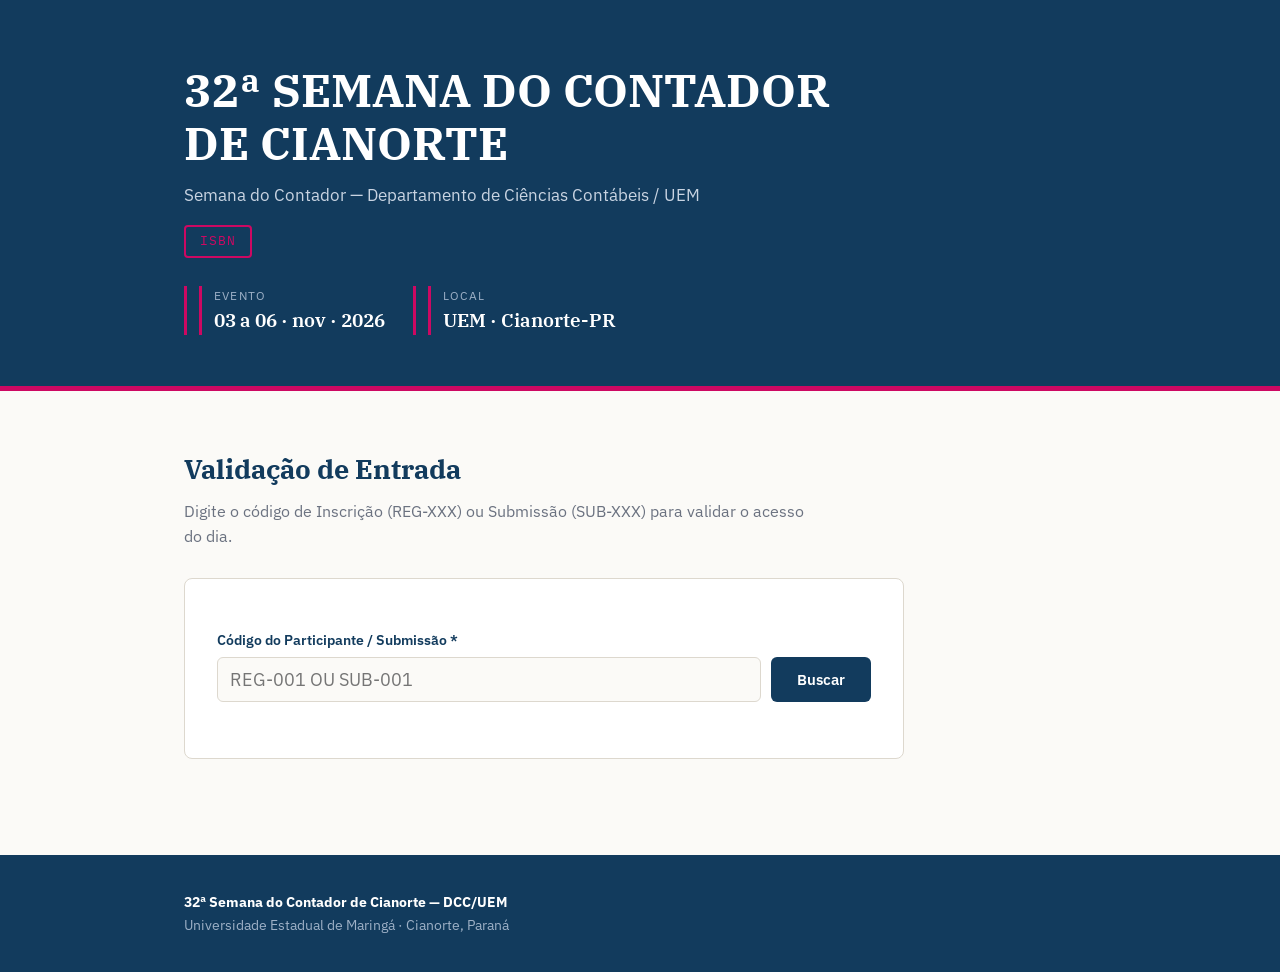
==== commit 878f902d: "modified:   index.html" ====
--- a/index.html
+++ b/index.html
@@ -76,12 +76,11 @@
   <div class="container">
     <strong>32ª Semana do Contador de Cianorte — DCC/UEM</strong><br>
     Universidade Estadual de Maringá · Cianorte, Paraná<br>
-    Suporte Portaria: semanadocontador@uem.br
   </div>
 </footer>
 
 <script>
-const SCRIPT_URL_PORTARIA = "https://script.google.com/macros/s/AKfycbx_M1IVFG1Yynvi_aUIpSMlc3blMVT0K0QPFCjHeTNdpd_vogOQeO8iHFNmOr55RuN-8g/exec";
+const SCRIPT_URL_PORTARIA = "https://script.google.com/macros/s/AKfycbz4dG0RYIQl-bf_6MdXlXZvqTbujmCjzQw40UarNCAbu9Lxw5uQpHhaxnY08lu91CMD/exec";
 
 let codigoAtual = "";
 
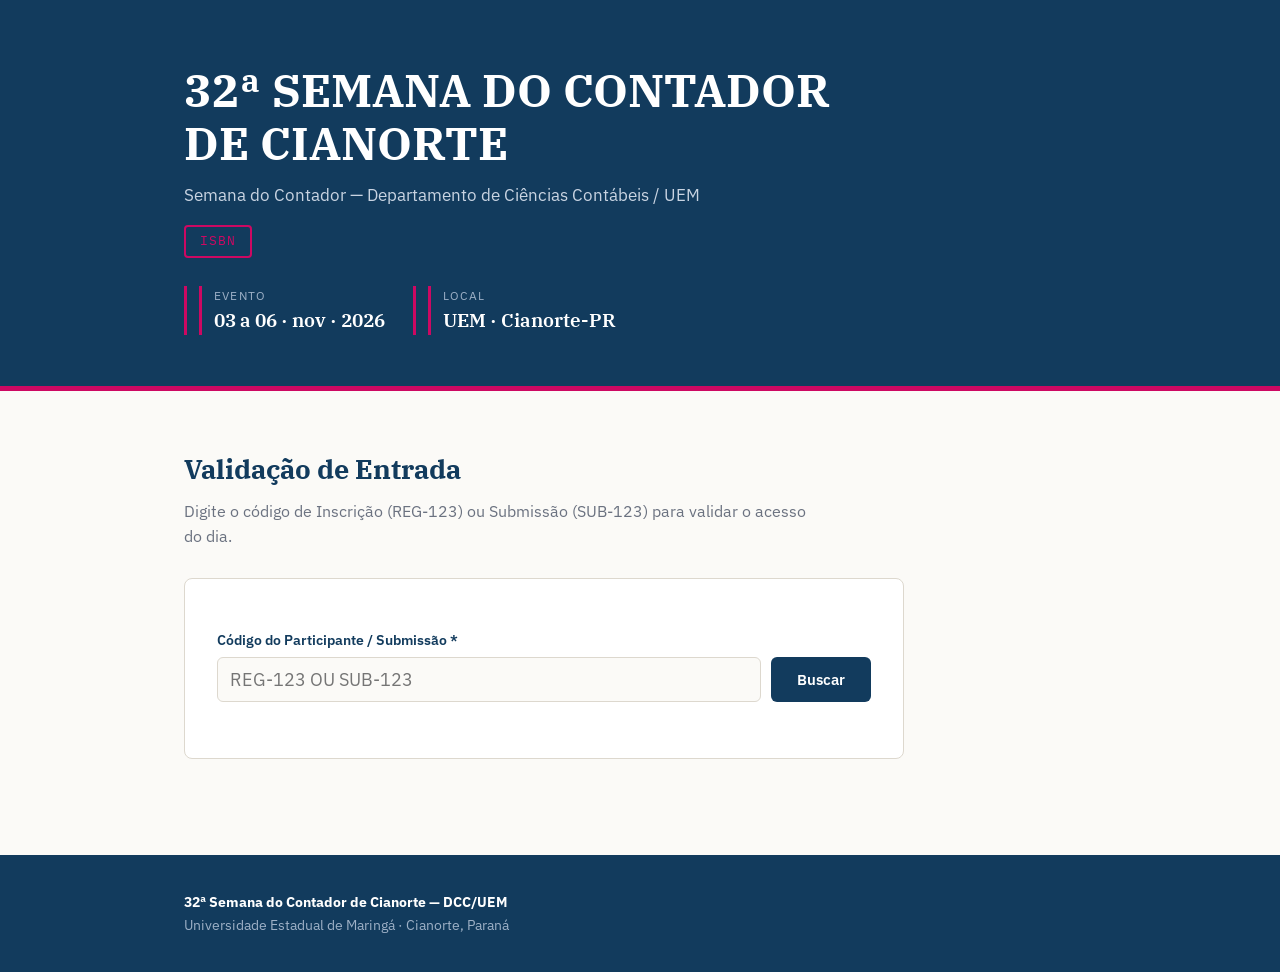
==== commit a14a9ce9: "Update index.html" ====
--- a/index.html
+++ b/index.html
@@ -59,12 +59,12 @@
 <section id="portaria">
   <div class="container">
     <h2>Validação de Entrada</h2>
-    <p class="h2-sub">Digite o código de Inscrição (REG-XXX) ou Submissão (SUB-XXX) para validar o acesso do dia.</p>
+    <p class="h2-sub">Digite o código de Inscrição (REG-123) ou Submissão (SUB-123) para validar o acesso do dia.</p>
 
     <div class="card">
       <label for="codigo-busca">Código do Participante / Submissão *</label>
       <div style="display: flex; gap: 10px; margin-top: 6px;">
-        <input type="text" id="codigo-busca" class="mono" placeholder="REG-001 ou SUB-001" style="font-size: 18px; text-transform: uppercase;" onkeyup="if(event.key==='Enter') validarCodigo()">
+        <input type="text" id="codigo-busca" class="mono" placeholder="REG-123 ou SUB-123" style="font-size: 18px; text-transform: uppercase;" onkeyup="if(event.key==='Enter') validarCodigo()">
         <button type="button" class="botao" style="margin-top:0; white-space: nowrap;" id="btn-validar" onclick="validarCodigo()">Buscar</button>
       </div>
       <div id="resultado-busca" style="margin-top: 24px;"></div>
@@ -214,4 +214,4 @@
 }
 </script>
 </body>
-</html>+</html>
